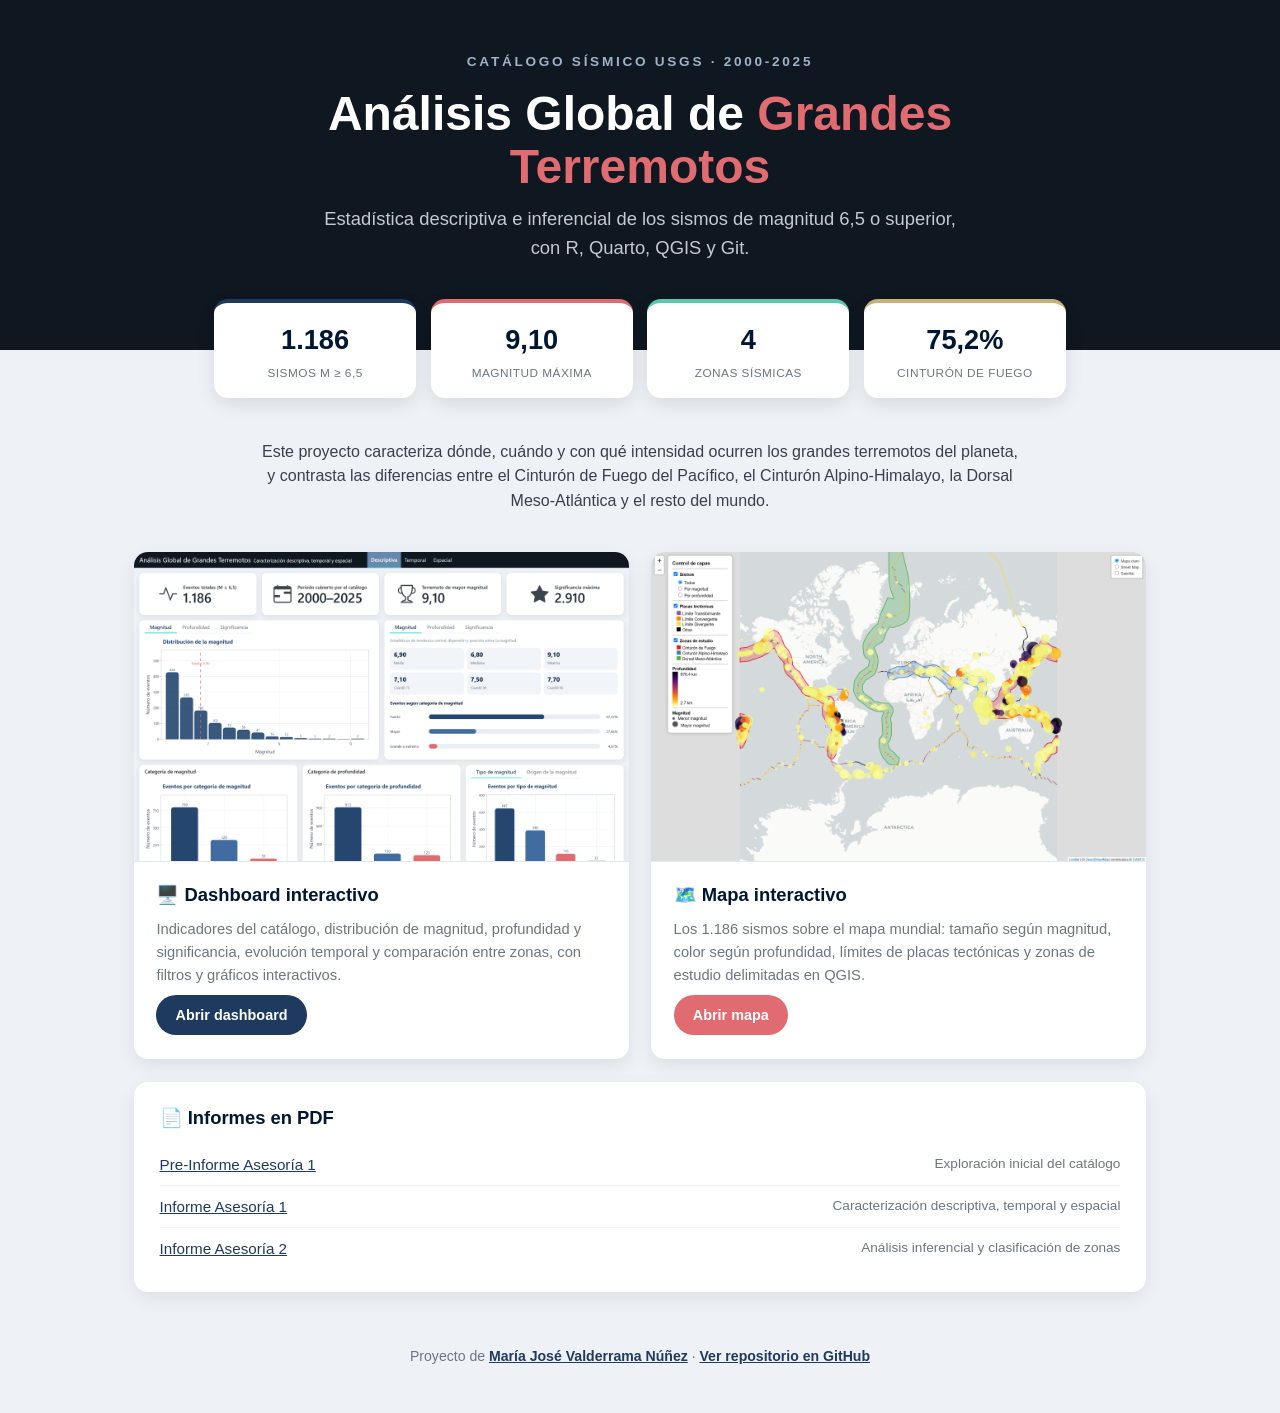
==== index.html @ 966ea895 "Renovar README con demo en vivo, portada de Pages y recursos visuales - README completo: capturas en" ====
<!DOCTYPE html>
<html lang="es">
<head>
<meta charset="utf-8">
<meta name="viewport" content="width=device-width, initial-scale=1">
<title>Análisis Global de Grandes Terremotos · USGS 2000-2025</title>
<meta name="description" content="Análisis descriptivo e inferencial del catálogo sísmico USGS 2000-2025: dashboard interactivo, mapa Leaflet e informes reproducibles en Quarto.">
<style>
  * { margin: 0; padding: 0; box-sizing: border-box; }
  body { font-family: "Segoe UI", -apple-system, "Helvetica Neue", Arial, sans-serif; background: #eef1f5; color: #001632; line-height: 1.55; }
  a { color: #1f3a5f; }

  header { background: #0f1720; color: #fff; padding: 3.2rem 1.5rem 5.5rem; text-align: center; }
  .eyebrow { font-size: 0.85rem; letter-spacing: 0.2em; text-transform: uppercase; color: #9fb3c8; font-weight: 600; margin-bottom: 0.9rem; }
  h1 { font-size: clamp(1.9rem, 4.5vw, 3rem); font-weight: 800; line-height: 1.12; max-width: 820px; margin: 0 auto 0.7rem; }
  h1 .coral { color: #E06B70; }
  .sub { color: #c2cad2; font-size: clamp(1rem, 2vw, 1.15rem); max-width: 640px; margin: 0 auto; }

  .stats { display: flex; flex-wrap: wrap; justify-content: center; gap: 0.9rem; max-width: 900px; margin: -3.2rem auto 0; padding: 0 1.5rem; position: relative; }
  .stat { background: #fff; border-radius: 14px; box-shadow: 0 6px 18px rgba(15, 23, 32, 0.10); padding: 1rem 1.6rem; text-align: center; border-top: 4px solid #1f3a5f; min-width: 150px; flex: 1 1 150px; max-width: 210px; }
  .stat:nth-child(2) { border-top-color: #E06B70; }
  .stat:nth-child(3) { border-top-color: #5AC8AE; }
  .stat:nth-child(4) { border-top-color: #C7B17A; }
  .stat .num { font-size: 1.7rem; font-weight: 800; color: #001632; }
  .stat .lbl { font-size: 0.74rem; text-transform: uppercase; letter-spacing: 0.04em; color: #6b7682; margin-top: 0.15rem; }

  main { max-width: 1060px; margin: 0 auto; padding: 2.6rem 1.5rem 1rem; }
  .intro { text-align: center; max-width: 760px; margin: 0 auto 2.4rem; color: #394049; }

  .cards { display: grid; grid-template-columns: repeat(auto-fit, minmax(300px, 1fr)); gap: 1.4rem; }
  .card { background: #fff; border-radius: 14px; box-shadow: 0 6px 18px rgba(15, 23, 32, 0.08); overflow: hidden; display: flex; flex-direction: column; transition: transform 0.15s ease, box-shadow 0.15s ease; }
  .card:hover { transform: translateY(-3px); box-shadow: 0 10px 26px rgba(15, 23, 32, 0.14); }
  .card img { width: 100%; aspect-ratio: 16 / 10; object-fit: cover; object-position: top; display: block; border-bottom: 1px solid #e3e8ee; }
  .card .body { padding: 1.2rem 1.4rem 1.5rem; display: flex; flex-direction: column; gap: 0.55rem; flex: 1; }
  .card h2 { font-size: 1.15rem; color: #001632; }
  .card p { font-size: 0.92rem; color: #6b7682; flex: 1; }
  .btn { display: inline-block; align-self: flex-start; background: #1f3a5f; color: #fff; text-decoration: none; font-weight: 600; font-size: 0.9rem; padding: 0.55rem 1.2rem; border-radius: 999px; }
  .btn:hover { background: #16293f; }
  .btn.coral { background: #E06B70; }
  .btn.coral:hover { background: #c95055; }

  .informes { background: #fff; border-radius: 14px; box-shadow: 0 6px 18px rgba(15, 23, 32, 0.08); margin-top: 1.4rem; padding: 1.4rem 1.6rem; }
  .informes h2 { font-size: 1.15rem; margin-bottom: 0.7rem; }
  .informes ul { list-style: none; }
  .informes li { padding: 0.55rem 0; border-bottom: 1px solid #eef1f5; font-size: 0.95rem; display: flex; flex-wrap: wrap; gap: 0.4rem; justify-content: space-between; }
  .informes li:last-child { border-bottom: none; }
  .informes .desc { color: #6b7682; font-size: 0.85rem; }

  footer { text-align: center; padding: 2.4rem 1.5rem 2.8rem; color: #6b7682; font-size: 0.88rem; }
  footer a { font-weight: 600; }
</style>
</head>
<body>

<header>
  <div class="eyebrow">Catálogo sísmico USGS · 2000-2025</div>
  <h1>Análisis Global de <span class="coral">Grandes Terremotos</span></h1>
  <p class="sub">Estadística descriptiva e inferencial de los sismos de magnitud 6,5 o superior, con R, Quarto, QGIS y Git.</p>
</header>

<div class="stats">
  <div class="stat"><div class="num">1.186</div><div class="lbl">sismos M &ge; 6,5</div></div>
  <div class="stat"><div class="num">9,10</div><div class="lbl">magnitud máxima</div></div>
  <div class="stat"><div class="num">4</div><div class="lbl">zonas sísmicas</div></div>
  <div class="stat"><div class="num">75,2%</div><div class="lbl">Cinturón de Fuego</div></div>
</div>

<main>
  <p class="intro">Este proyecto caracteriza dónde, cuándo y con qué intensidad ocurren los grandes terremotos del planeta, y contrasta las diferencias entre el Cinturón de Fuego del Pacífico, el Cinturón Alpino-Himalayo, la Dorsal Meso-Atlántica y el resto del mundo.</p>

  <div class="cards">
    <div class="card">
      <a href="Dashboard/dashboard.html"><img src="assets/dashboard.png" alt="Dashboard interactivo"></a>
      <div class="body">
        <h2>🖥️ Dashboard interactivo</h2>
        <p>Indicadores del catálogo, distribución de magnitud, profundidad y significancia, evolución temporal y comparación entre zonas, con filtros y gráficos interactivos.</p>
        <a class="btn" href="Dashboard/dashboard.html">Abrir dashboard</a>
      </div>
    </div>
    <div class="card">
      <a href="MAPA_HTML/mapa_interactivo_sismos_v2.html"><img src="assets/mapa.png" alt="Mapa interactivo de sismos"></a>
      <div class="body">
        <h2>🗺️ Mapa interactivo</h2>
        <p>Los 1.186 sismos sobre el mapa mundial: tamaño según magnitud, color según profundidad, límites de placas tectónicas y zonas de estudio delimitadas en QGIS.</p>
        <a class="btn coral" href="MAPA_HTML/mapa_interactivo_sismos_v2.html">Abrir mapa</a>
      </div>
    </div>
  </div>

  <div class="informes">
    <h2>📄 Informes en PDF</h2>
    <ul>
      <li><a href="Informes%20Quarto/Pre-Informe%20Asesor%C3%ADa%201/Pre-Informe%20Asesor%C3%ADa%201.pdf">Pre-Informe Asesoría 1</a><span class="desc">Exploración inicial del catálogo</span></li>
      <li><a href="Informes%20Quarto/Informe%20Asesor%C3%ADa%201/Informe%20Asesor%C3%ADa%201%20-%20Actual.pdf">Informe Asesoría 1</a><span class="desc">Caracterización descriptiva, temporal y espacial</span></li>
      <li><a href="Informes%20Quarto/Informe%20Asesor%C3%ADa%202/Informe%20Asesor%C3%ADa%202%20-%20Actual.pdf">Informe Asesoría 2</a><span class="desc">Análisis inferencial y clasificación de zonas</span></li>
    </ul>
  </div>
</main>

<footer>
  Proyecto de <a href="https://github.com/MariaJoseVN">María José Valderrama Núñez</a> ·
  <a href="https://github.com/MariaJoseVN/USGS-earthquake-analysis">Ver repositorio en GitHub</a>
</footer>

</body>
</html>
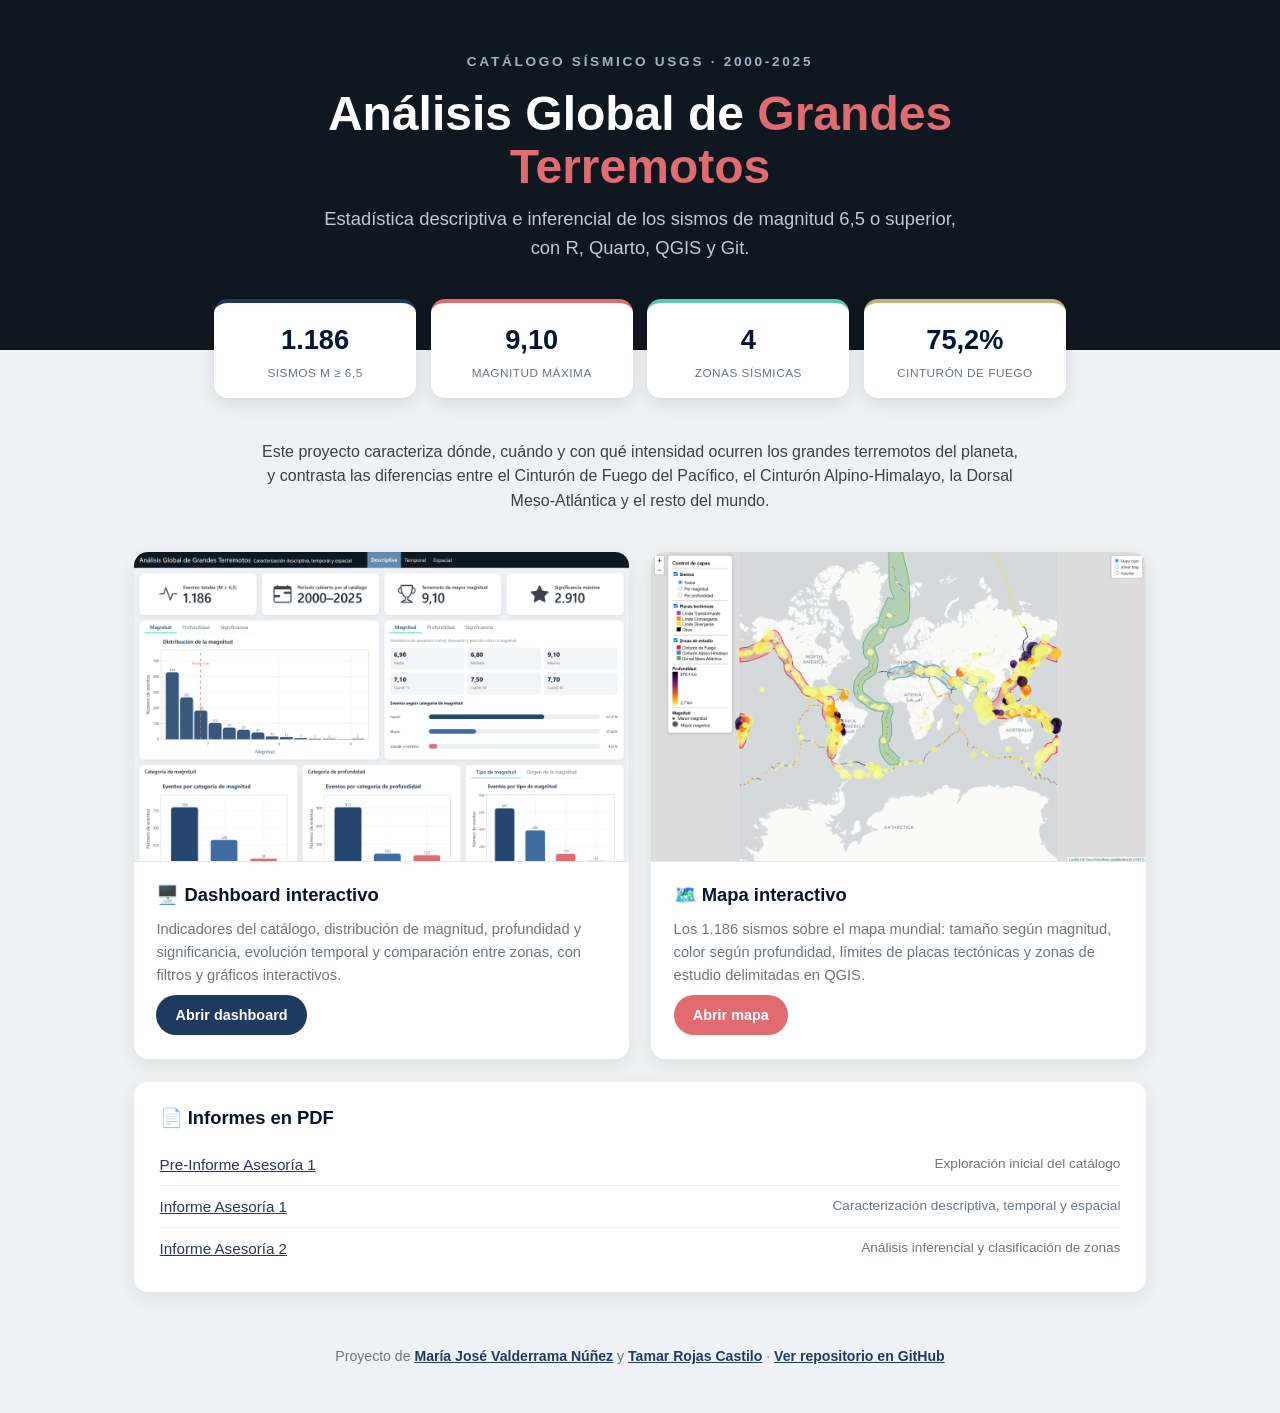
==== commit 5714c232: "Agregar a Tamar Rojas Castilo como autora en README y portada" ====
--- a/index.html
+++ b/index.html
@@ -98,7 +98,8 @@
 </main>
 
 <footer>
-  Proyecto de <a href="https://github.com/MariaJoseVN">María José Valderrama Núñez</a> ·
+  Proyecto de <a href="https://github.com/MariaJoseVN">María José Valderrama Núñez</a> y
+  <a href="https://github.com/TamarIRC">Tamar Rojas Castilo</a> ·
   <a href="https://github.com/MariaJoseVN/USGS-earthquake-analysis">Ver repositorio en GitHub</a>
 </footer>
 
